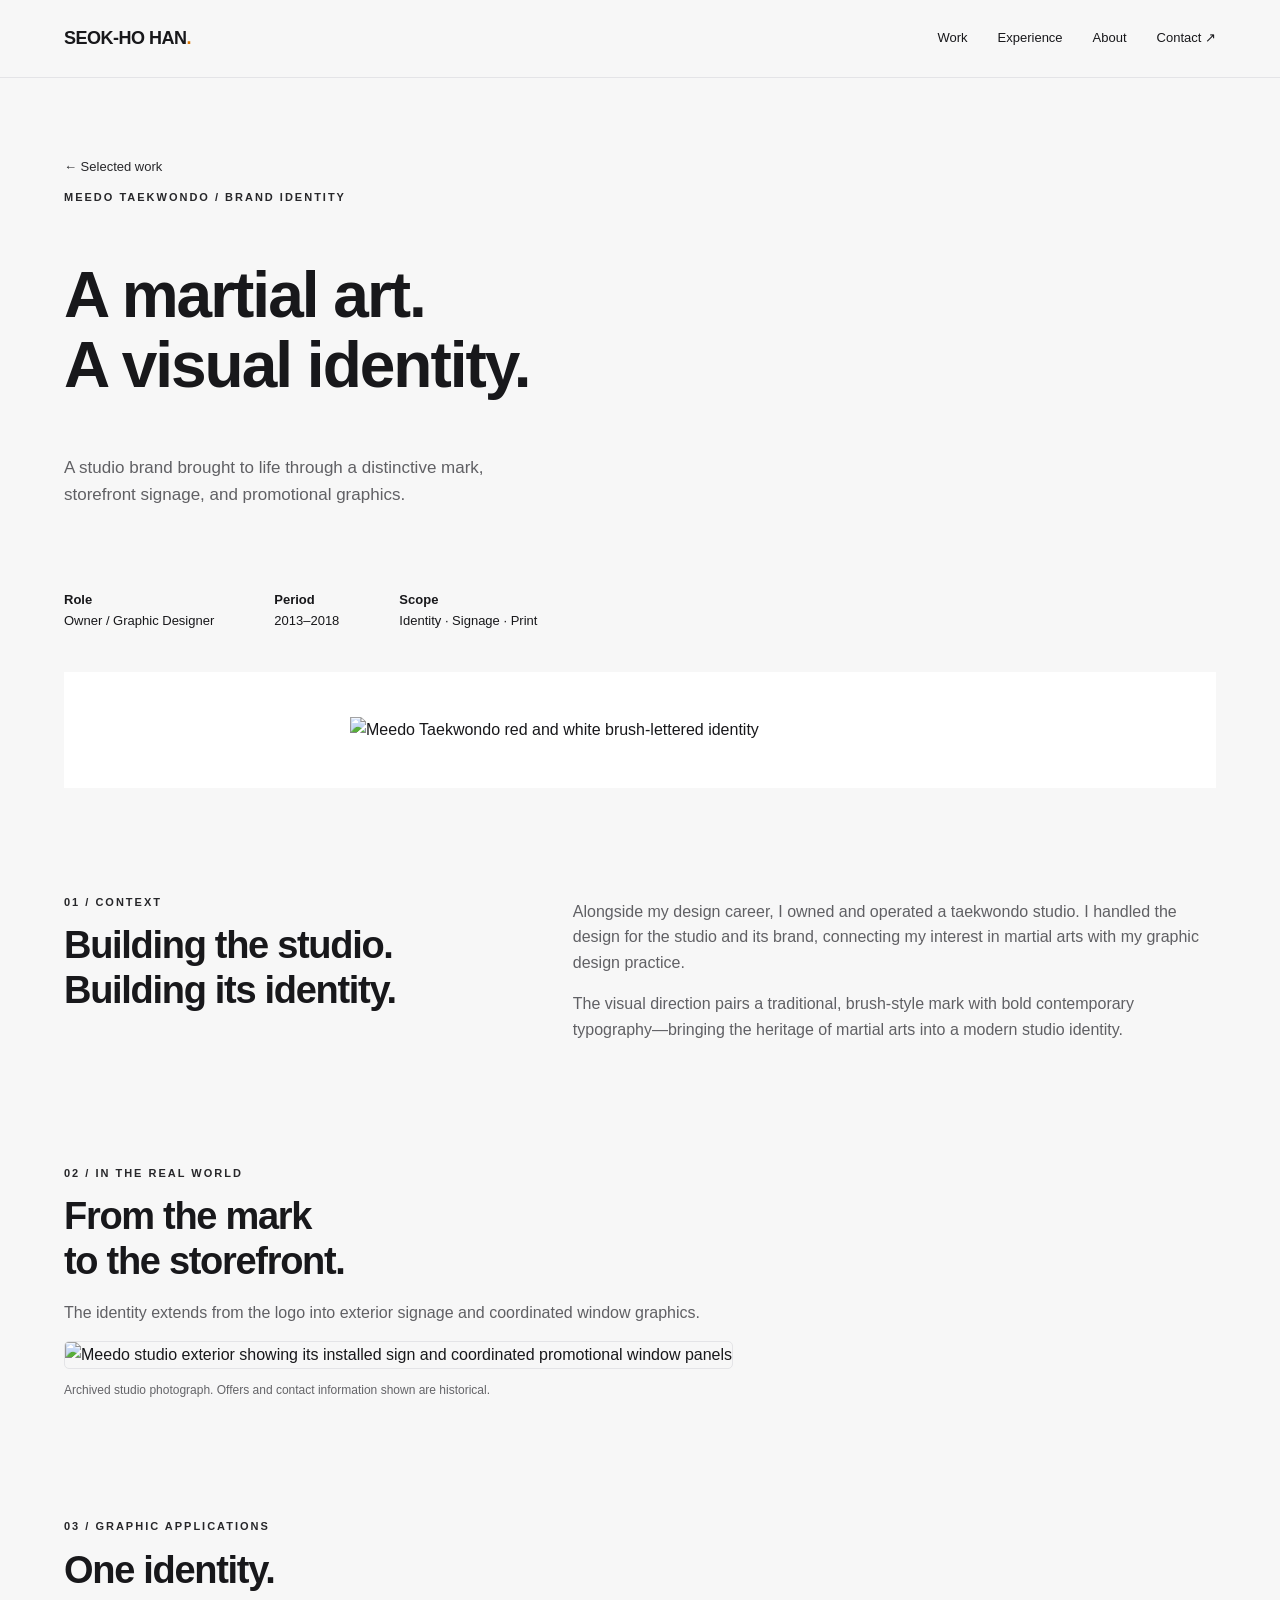
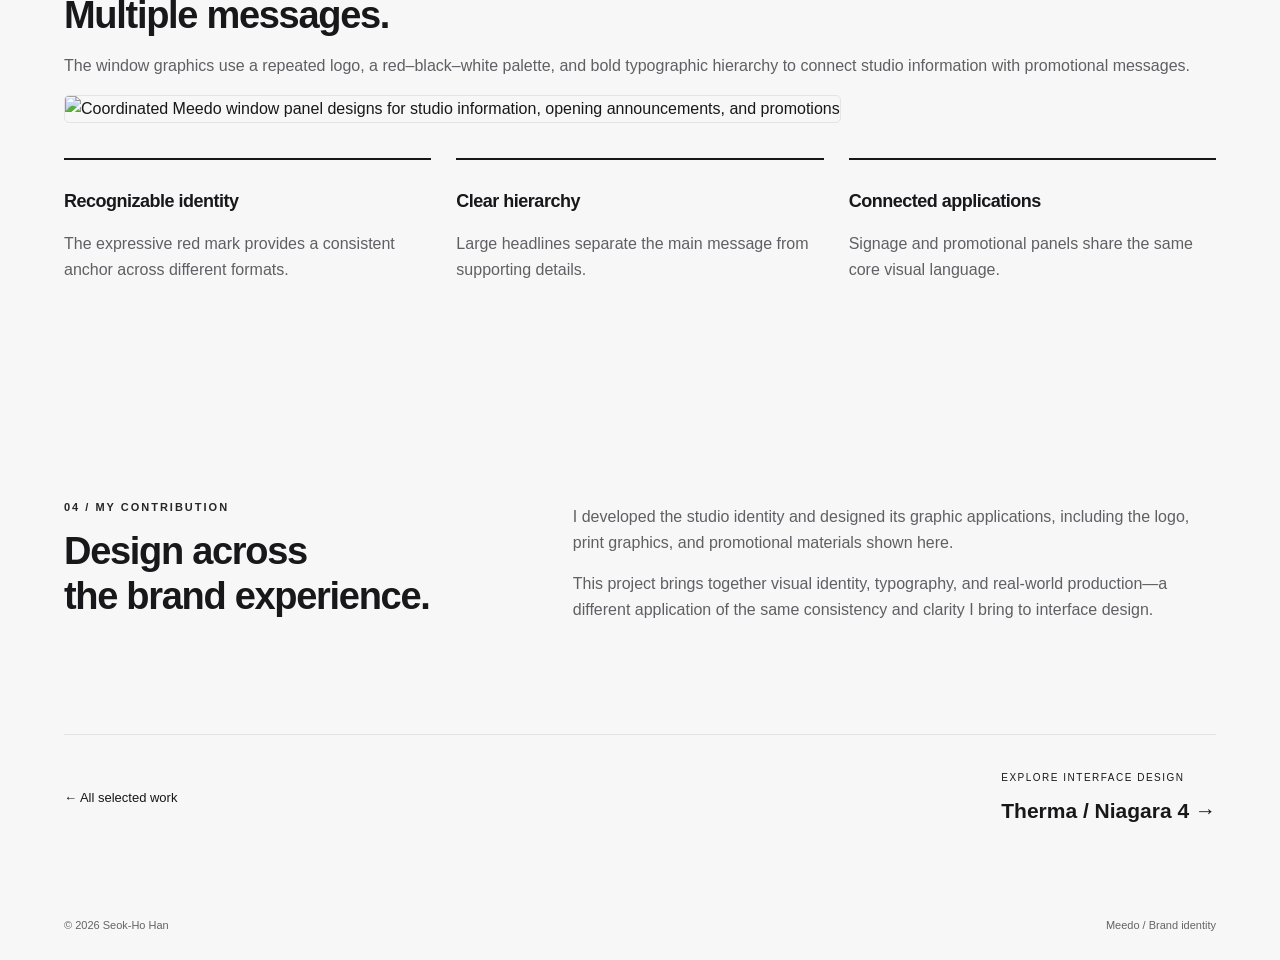
==== meedo.html @ e54b771f "Add portfolio website pages" ====
<!doctype html><html lang="en"><head><meta charset="utf-8"><meta name="viewport" content="width=device-width,initial-scale=1"><title>Meedo — Brand Design by Seok-Ho Han</title><meta name="description" content="A taekwondo studio identity spanning logo design, signage, and promotional graphics."><link rel="stylesheet" href="styles.css"></head><body><header><div class="nav"><a class="brand" href="index.html">SEOK-HO HAN<span>.</span></a><nav aria-label="Main navigation"><a href="index.html#work">Work</a><a href="index.html#experience">Experience</a><a href="index.html#about">About</a><a href="index.html#contact">Contact ↗</a></nav></div></header><main class="wrap">
<section class="case-title"><a class="back" href="index.html#work">← Selected work</a><p class="eyebrow">Meedo Taekwondo / Brand identity</p><h1>A martial art.<br>A visual identity.</h1><p class="intro">A studio brand brought to life through a distinctive mark, storefront signage, and promotional graphics.</p></section>
<div class="case-meta"><div><b>Role</b>Owner / Graphic Designer</div><div><b>Period</b>2013–2018</div><div><b>Scope</b>Identity · Signage · Print</div></div>
<figure class="brand-hero"><img src="assets/meedo-logo.png" alt="Meedo Taekwondo red and white brush-lettered identity"></figure>
<section class="section split"><div><p class="eyebrow">01 / Context</p><h2>Building the studio.<br>Building its identity.</h2></div><div><p>Alongside my design career, I owned and operated a taekwondo studio. I handled the design for the studio and its brand, connecting my interest in martial arts with my graphic design practice.</p><p>The visual direction pairs a traditional, brush-style mark with bold contemporary typography—bringing the heritage of martial arts into a modern studio identity.</p></div></section>
<section><p class="eyebrow">02 / In the real world</p><h2>From the mark<br>to the storefront.</h2><p>The identity extends from the logo into exterior signage and coordinated window graphics.</p><a class="screen-link" href="assets/meedo-storefront.jpg" target="_blank" rel="noopener"><img class="full-image" loading="lazy" src="assets/meedo-storefront.jpg" alt="Meedo studio exterior showing its installed sign and coordinated promotional window panels"></a><p class="note">Archived studio photograph. Offers and contact information shown are historical.</p></section>
<section class="section"><p class="eyebrow">03 / Graphic applications</p><h2>One identity.<br>Multiple messages.</h2><p>The window graphics use a repeated logo, a red–black–white palette, and bold typographic hierarchy to connect studio information with promotional messages.</p><a class="screen-link" href="assets/meedo-window.png" target="_blank" rel="noopener"><img class="full-image" loading="lazy" src="assets/meedo-window.png" alt="Coordinated Meedo window panel designs for studio information, opening announcements, and promotions"></a><div class="tools"><article><h3>Recognizable identity</h3><p>The expressive red mark provides a consistent anchor across different formats.</p></article><article><h3>Clear hierarchy</h3><p>Large headlines separate the main message from supporting details.</p></article><article><h3>Connected applications</h3><p>Signage and promotional panels share the same core visual language.</p></article></div></section>
<section class="section split"><div><p class="eyebrow">04 / My contribution</p><h2>Design across<br>the brand experience.</h2></div><div><p>I developed the studio identity and designed its graphic applications, including the logo, print graphics, and promotional materials shown here.</p><p>This project brings together visual identity, typography, and real-world production—a different application of the same consistency and clarity I bring to interface design.</p></div></section>
<nav class="project-next" aria-label="Project navigation"><a href="index.html#work">← All selected work</a><a href="therma.html"><small>EXPLORE INTERFACE DESIGN</small><strong>Therma / Niagara 4 →</strong></a></nav>
</main><footer><span>© 2026 Seok-Ho Han</span><span>Meedo / Brand identity</span></footer></body></html>
---- styles.css ----
*{box-sizing:border-box}html{scroll-behavior:smooth}body{margin:0;background:#f7f7f7;color:#18181b;font-family:Arial,Helvetica,sans-serif;line-height:1.6}a{color:inherit;text-decoration:none}a:focus-visible,button:focus-visible{outline:3px solid #27272a;outline-offset:6px}header{background:#f7f7f7f5;border-bottom:1px solid #e4e4e7;position:sticky;top:0;z-index:5}.nav{max-width:1320px;margin:auto;padding:24px 5%;display:flex;justify-content:space-between;align-items:center}.brand{font-weight:800;font-size:18px;letter-spacing:-.5px}.brand span{color:#27272a}nav{display:flex;gap:30px;font-size:13px}main{overflow:hidden}.wrap{max-width:1320px;margin:auto;padding:0 5%}.hero{min-height:700px;display:grid;grid-template-columns:1fr 1.12fr;align-items:center;gap:5%;padding-top:65px;padding-bottom:85px}.eyebrow{text-transform:uppercase;font-size:11px;letter-spacing:2px;color:#27272a;font-weight:700}.hero h1{font-size:clamp(45px,5vw,72px);line-height:1.06;letter-spacing:-3px;margin:22px 0}.hero h1 span{color:#27272a}.intro{max-width:440px;color:#606064;font-size:17px}.actions{display:flex;gap:25px;align-items:center;flex-wrap:wrap;margin-top:32px}.button{display:inline-block;background:#27272a;color:white;padding:13px 22px;font-size:13px;font-weight:700;border-radius:4px}.textlink{font-size:13px;font-weight:700;border-bottom:1px solid #aaaab0;padding-bottom:3px}.hero-art{background:#eeeeef;padding:34px 24px 20px;border-radius:8px;transform:none;position:relative}.hero-art img{width:100%;display:block;box-shadow:0 20px 50px #18181b18}.artifact-label{display:flex;justify-content:space-between;font-size:10px;letter-spacing:1px;text-transform:uppercase;margin-top:20px}.strip{border-top:1px solid #e4e4e7;border-bottom:1px solid #e4e4e7;padding:22px 0;display:flex;justify-content:space-between;gap:20px;color:#646468;font-size:11px;letter-spacing:1.3px;text-transform:uppercase}.section{padding-top:95px;padding-bottom:95px;scroll-margin-top:80px}.section-head{display:flex;justify-content:space-between;align-items:end;margin-bottom:35px;gap:24px}h2{font-size:38px;line-height:1.18;letter-spacing:-1.3px;margin:12px 0}h3{font-size:23px;line-height:1.3;letter-spacing:-.5px}p{color:#606064}.work{display:grid;grid-template-columns:1.2fr 1fr;gap:40px;align-items:center;background:white;border:1px solid #e4e4e7;border-radius:7px;overflow:hidden}.work-image{padding:36px 0 36px 30px;background:#eeeeef}.work-image img{width:100%;display:block}.work-copy{padding:25px 35px 25px 0}.tags{display:flex;gap:8px;flex-wrap:wrap;margin:20px 0}.tags span{font-size:11px;border:1px solid #e4e4e7;border-radius:30px;padding:5px 12px}.split{display:grid;grid-template-columns:.8fr 1.2fr;gap:80px}.timeline article{padding:0 0 30px;margin-bottom:30px;border-bottom:1px solid #e4e4e7}.date{font-size:12px;color:#27272a}.timeline h3{margin:7px 0}.timeline p{margin:6px 0}.tools{display:grid;grid-template-columns:repeat(3,1fr);gap:25px;margin-top:35px}.tools article{border-top:2px solid #18181b;padding-top:12px}.tools h3{font-size:18px}.about{display:grid;grid-template-columns:170px 1fr;gap:45px;align-items:center}.portrait{width:170px;height:200px;object-fit:cover;border-radius:5px}.contact{background:#18181b;color:#fff;padding:70px 0}.contact p{color:#c5c5c8}.contact h2{font-size:45px}.contact .wrap{display:flex;justify-content:space-between;align-items:center;gap:30px}footer{padding:25px 5%;font-size:11px;color:#646468;max-width:1320px;margin:auto;display:flex;justify-content:space-between}.case-title{padding:75px 0 45px;max-width:900px}.case-title h1{font-size:clamp(38px,5vw,65px);line-height:1.1;letter-spacing:-2px}.case-meta{display:flex;gap:60px;padding:20px 0 40px;font-size:13px}.case-meta b{display:block;color:#18181b}.full-image{width:100%;border:1px solid #e4e4e7;border-radius:5px}.comparison{display:grid;grid-template-columns:1fr 1fr;gap:24px}.comparison figure{margin:0}.comparison img{width:100%;display:block;border:1px solid #e4e4e7}.comparison figcaption{font-size:13px;padding:14px 0;color:#606064}.note{font-size:12px;color:#646468}.back{font-size:13px;color:#27272a}.screen-link{display:block}.screen-link:hover img{outline:2px solid #27272a}.section.tint{background:#efeff0}details{padding:15px 0;border-top:1px solid #e4e4e7}summary{cursor:pointer;font-weight:700} @media(max-width:760px){.nav{padding:18px 6%}nav{gap:15px;font-size:11px}nav a:nth-child(3){display:none}.hero{grid-template-columns:1fr;min-height:auto;gap:45px;padding-top:45px;padding-bottom:45px}.hero h1{letter-spacing:-2px}.hero-art{transform:none}.strip{flex-wrap:wrap;justify-content:flex-start}.section{padding-top:60px;padding-bottom:60px}.split,.work,.comparison{grid-template-columns:1fr;gap:25px}.work-image{padding:20px}.work-copy{padding:0 25px 25px}.tools{grid-template-columns:1fr}.about{grid-template-columns:1fr;gap:20px}.contact .wrap{display:block}.contact h2{font-size:36px}.case-meta{gap:25px;flex-wrap:wrap}.section-head{display:block}h2{font-size:32px}footer{gap:20px}.hero-art{padding:20px 15px}}
.redaction-pending { min-height: 270px; background: #e4e4e7; padding: 36px; display: flex; flex-direction: column; justify-content: center; border: 1px dashed #8090a0; }
.brand span{color:#d97706}.textlink:hover,.back:hover,nav a:hover{color:#965000}.button:hover{background:#3f3f46}.contact .button{background:#f7f7f7;color:#18181b}.section-head .eyebrow::before{content:'';display:inline-block;width:7px;height:7px;background:#d97706;margin-right:9px}.contact .eyebrow{color:#d4d4d8}
.work-category{font-size:16px;margin:38px 0 18px}.brand-thumbnail{padding:32px;background:#fff}.brand-thumbnail img{max-height:300px;object-fit:contain}.brand-hero{margin:0;background:#fff;padding:45px;display:flex;justify-content:center}.brand-hero img{width:100%;max-width:580px;object-fit:contain}.project-next{display:flex;justify-content:space-between;align-items:center;gap:24px;border-top:1px solid #e4e4e7;padding:35px 0 65px}.project-next small{display:block;font-size:10px;letter-spacing:1.5px;margin-bottom:8px}.project-next strong{font-size:21px}.project-next a:hover{color:#965000}@media(max-width:760px){.brand-hero{padding:20px}.project-next{align-items:start;flex-direction:column}}
.editorial-gallery{display:grid;grid-template-columns:repeat(2,minmax(0,1fr));gap:28px}.gallery-item{margin:0}.gallery-item img{display:block;width:100%;height:auto}.gallery-item figcaption{font-size:12px;color:#606064;padding:12px 0}.split>.gallery-item img{max-height:650px;object-fit:contain}.additional-work{margin-top:28px}@media(max-width:760px){.editorial-gallery{grid-template-columns:1fr}}
.comparison-section{max-width:960px;margin:auto;scroll-margin-top:100px}.compare-row{padding:22px 0;border-bottom:1px solid #e4e4e7}.compare-row h3{font-size:18px;margin:0 0 8px}.compare-row .comparison{gap:20px;grid-template-columns:repeat(2,minmax(0,1fr))}.compare-row .comparison img{height:auto;aspect-ratio:1.88;object-fit:contain;background:white}.compare-row figcaption{font-size:11px;padding:8px 0}.compare-row figcaption b{letter-spacing:1px;margin-right:6px}.compare-row a{display:block}.compare-row a:hover{outline:2px solid #965000}.more-comparisons{margin-top:24px;border-bottom:1px solid #e4e4e7}.more-comparisons summary{padding:12px 0}.more-comparisons summary span{float:right}.more-comparisons[open] summary span{transform:rotate(45deg)}summary:focus-visible{outline:3px solid #27272a;outline-offset:4px}@media(max-width:500px){.compare-row .comparison{gap:8px}.compare-row figcaption{font-size:10px}.compare-row h3{font-size:16px}}
.compact-gallery-section{padding-top:65px;padding-bottom:20px}.compact-gallery{display:grid;grid-template-columns:repeat(5,minmax(0,1fr));gap:14px;margin-top:22px}.gallery-thumb{display:block;min-width:0;background:#fff;border:1px solid #e4e4e7;border-radius:4px;padding:8px;transition:transform .18s,box-shadow .18s}.gallery-thumb img{display:block;width:100%;height:112px;object-fit:contain;background:#f4f4f4}.gallery-thumb span{display:block;font-size:10px;padding-top:8px;color:#606064}.gallery-thumb small{float:right}.gallery-thumb:focus-visible{outline:3px solid #965000;outline-offset:3px}@media(hover:hover){.gallery-thumb:hover{transform:scale(1.06);box-shadow:0 8px 25px #0002;position:relative;z-index:2}}#image-viewer{width:94vw;max-width:1600px;max-height:94vh;padding:16px;border:0;border-radius:8px;background:#f7f7f7;color:#18181b}#image-viewer::backdrop{background:#101014dd}.viewer-bar,.viewer-controls{display:flex;align-items:center;justify-content:space-between;gap:12px}.viewer-bar p{margin:0;font-size:13px}#viewer-image{display:block;width:100%;height:74vh;object-fit:contain;background:#ededed;margin:12px 0}.viewer-controls button,.viewer-bar button{font:inherit;font-size:13px;border:1px solid #ccc;border-radius:4px;background:white;padding:10px 14px;cursor:pointer}.viewer-controls a{font-size:12px;text-decoration:underline}@media(max-width:900px){.compact-gallery{grid-template-columns:repeat(4,minmax(0,1fr))}}@media(max-width:600px){.compact-gallery{grid-template-columns:repeat(2,minmax(0,1fr));gap:10px}.gallery-thumb img{height:100px}#viewer-image{height:65vh}.viewer-controls button{padding:10px;font-size:12px}.viewer-bar p{font-size:11px}}@media(prefers-reduced-motion:reduce){.gallery-thumb{transition:none}}
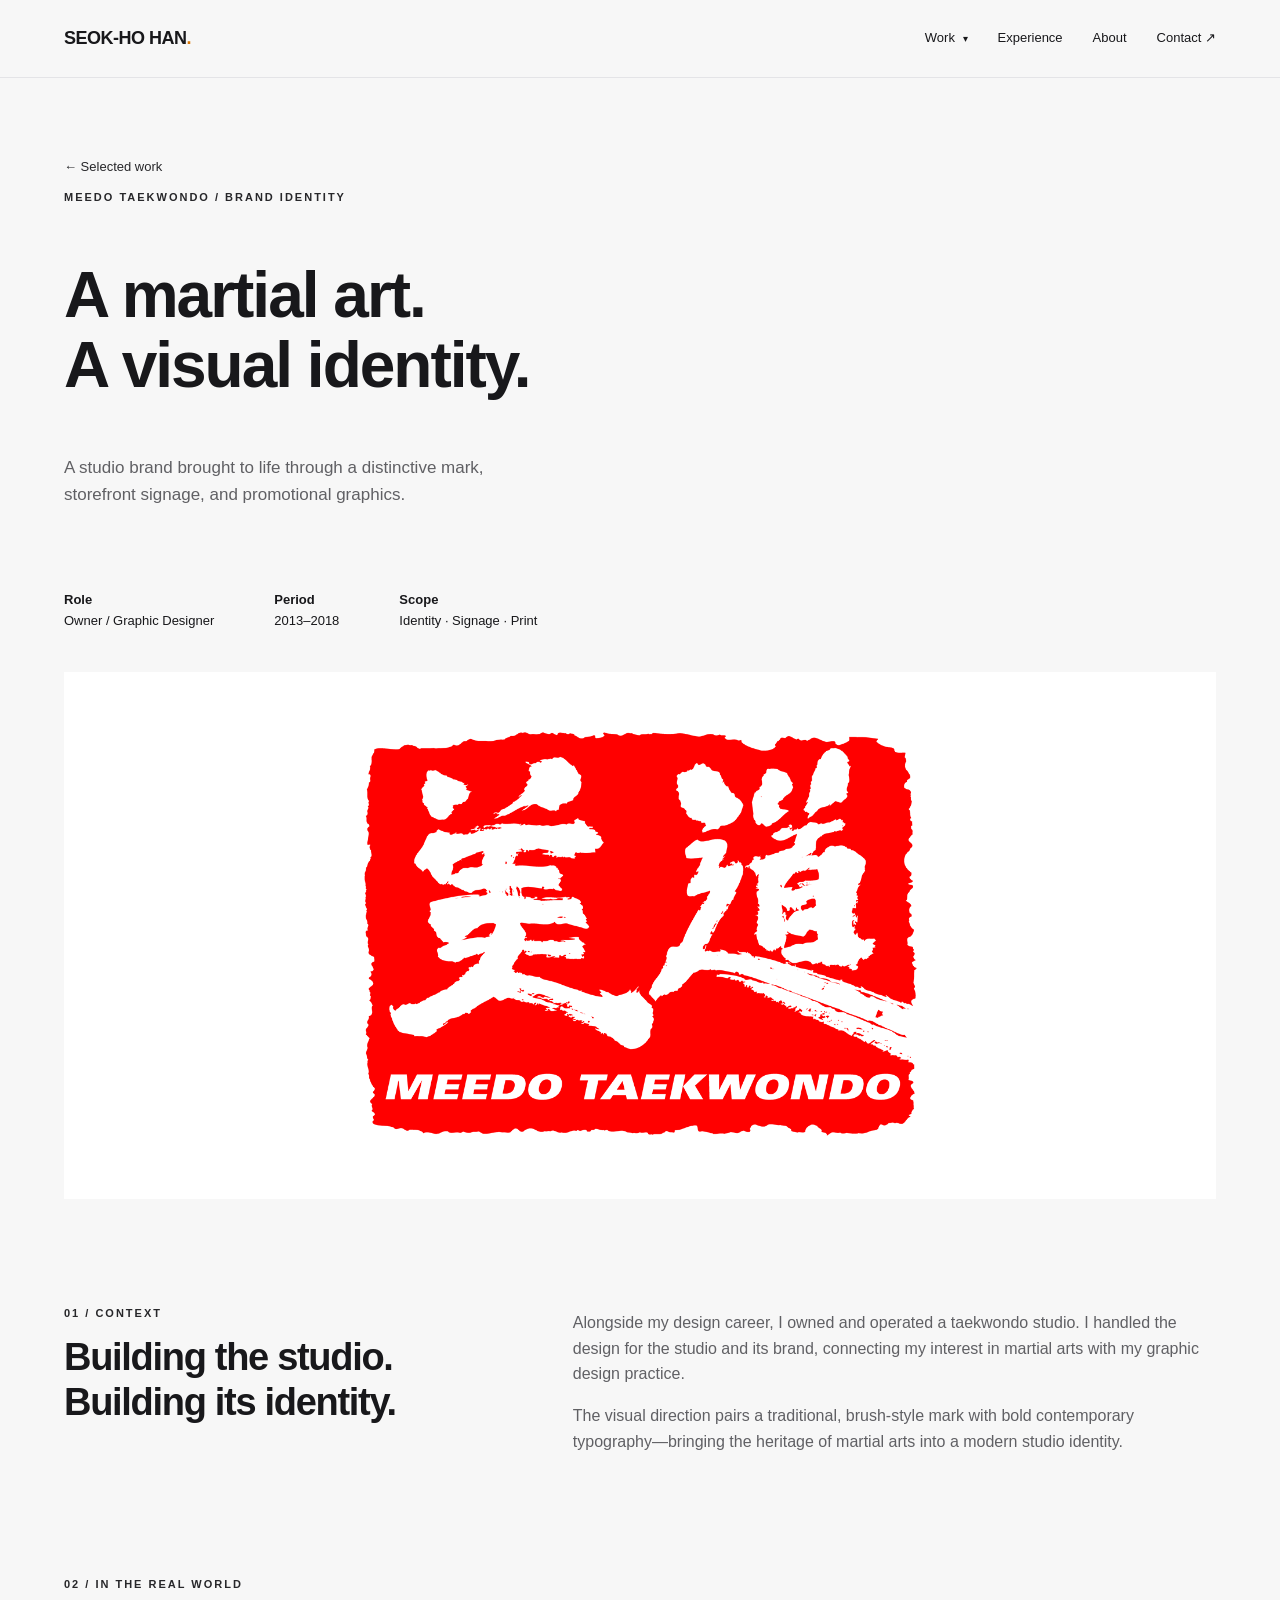
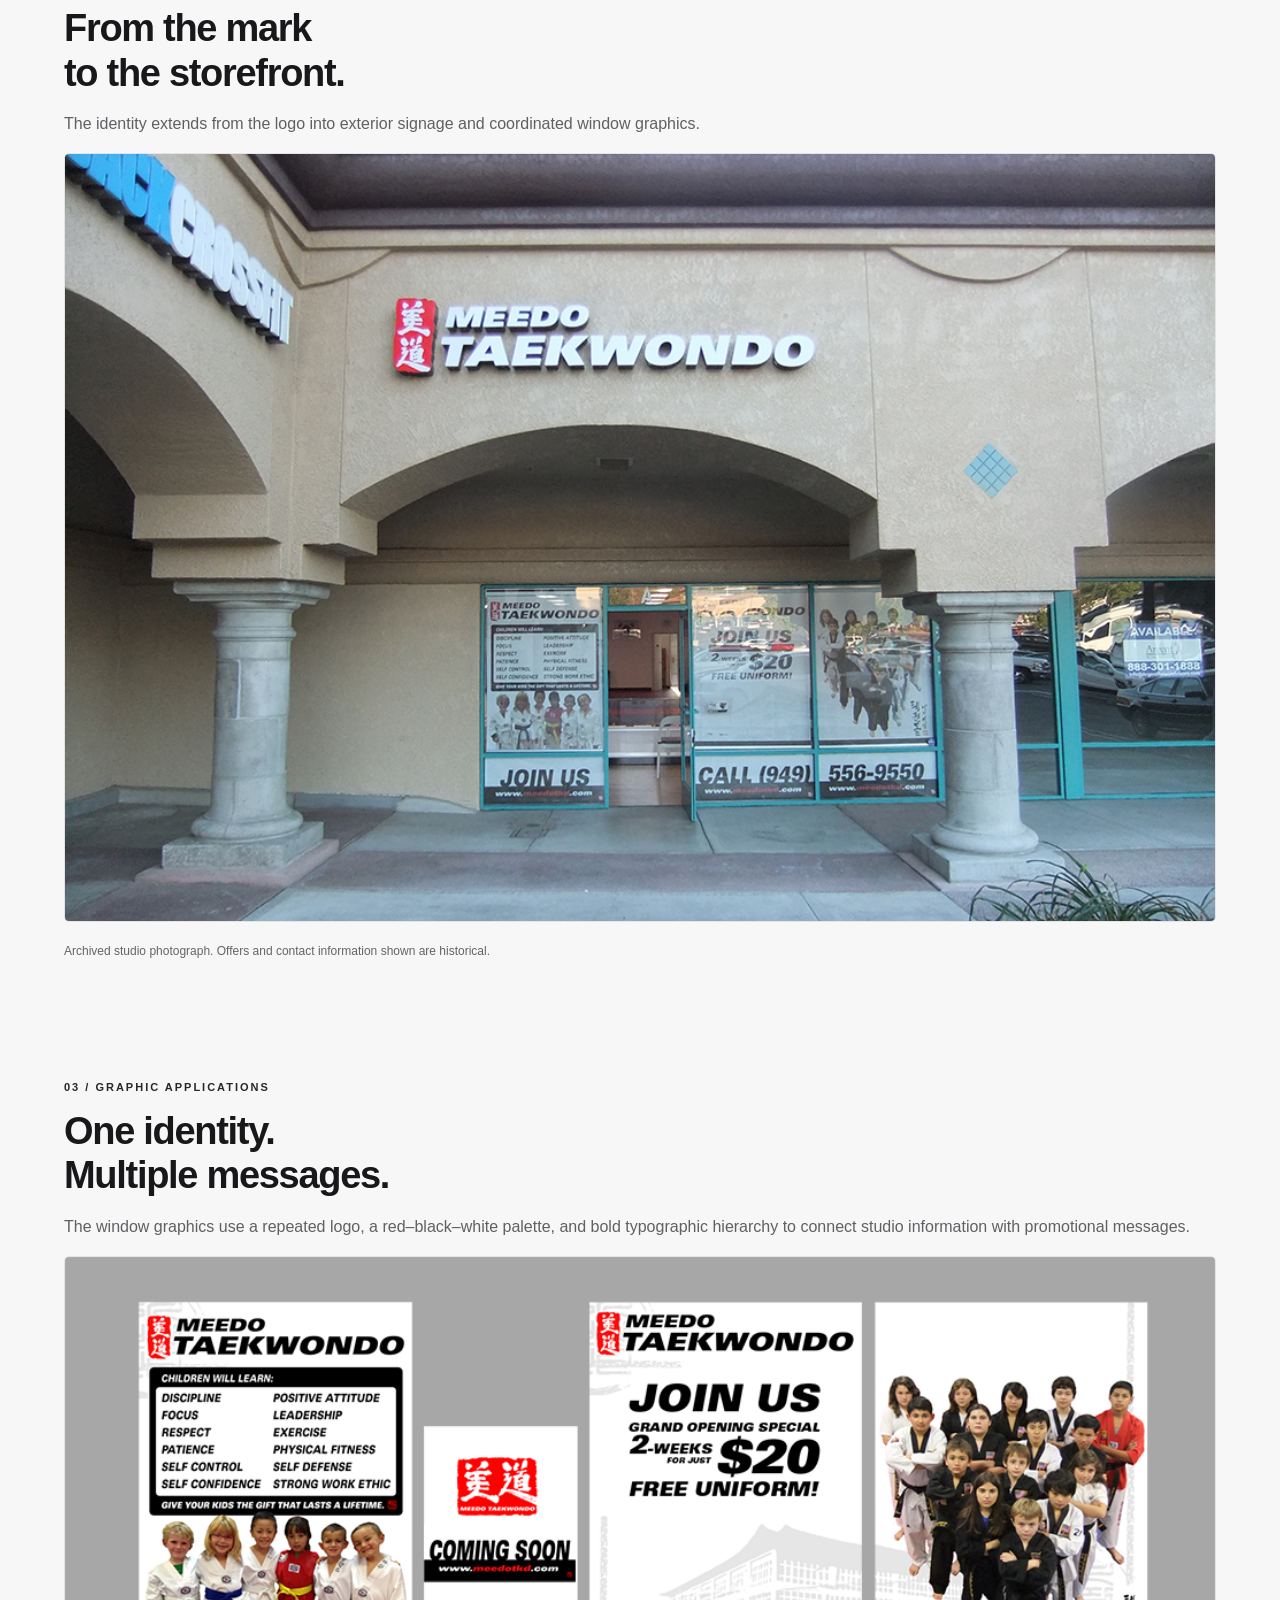
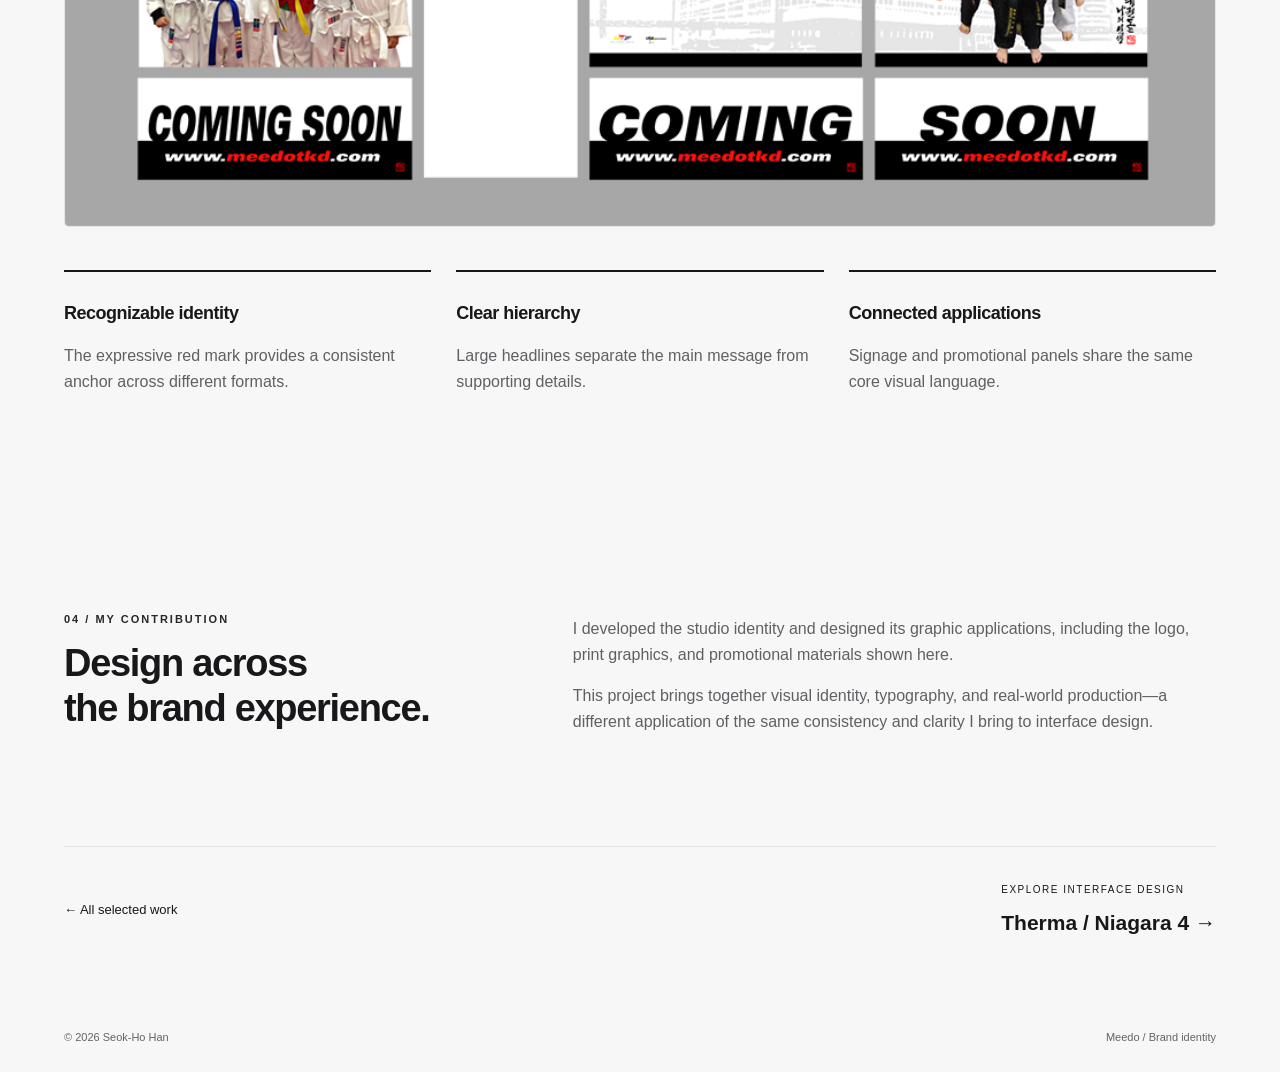
==== commit 3d1023e6: "adding Sub menu" ====
--- a/meedo.html
+++ b/meedo.html
@@ -1,4 +1,4 @@
-<!doctype html><html lang="en"><head><meta charset="utf-8"><meta name="viewport" content="width=device-width,initial-scale=1"><title>Meedo — Brand Design by Seok-Ho Han</title><meta name="description" content="A taekwondo studio identity spanning logo design, signage, and promotional graphics."><link rel="stylesheet" href="styles.css"></head><body><header><div class="nav"><a class="brand" href="index.html">SEOK-HO HAN<span>.</span></a><nav aria-label="Main navigation"><a href="index.html#work">Work</a><a href="index.html#experience">Experience</a><a href="index.html#about">About</a><a href="index.html#contact">Contact ↗</a></nav></div></header><main class="wrap">
+<!doctype html><html lang="en"><head><meta charset="utf-8"><meta name="viewport" content="width=device-width,initial-scale=1"><title>Meedo — Brand Design by Seok-Ho Han</title><meta name="description" content="A taekwondo studio identity spanning logo design, signage, and promotional graphics."><link rel="stylesheet" href="styles.css"></head><body><header><div class="nav"><a class="brand" href="index.html">SEOK-HO HAN<span>.</span></a><nav aria-label="Main navigation"><details class="work-menu"><summary>Work <span aria-hidden="true">▾</span></summary><div class="work-dropdown"><a href="index.html#work">View all work</a><p>BAS / Interface Design</p><a href="therma.html">Therma</a><a href="siemens.html">Siemens</a><p>Graphic / Visual Design</p><a href="meedo.html">Meedo</a><a href="telemundo.html">Telemundo</a><a href="zen.html">ZEN</a><a class="work-sketch" href="sketch.html">Sketchbook</a></div></details><a href="index.html#experience">Experience</a><a href="index.html#about">About</a><a href="index.html#contact">Contact ↗</a></nav></div></header><main class="wrap">
 <section class="case-title"><a class="back" href="index.html#work">← Selected work</a><p class="eyebrow">Meedo Taekwondo / Brand identity</p><h1>A martial art.<br>A visual identity.</h1><p class="intro">A studio brand brought to life through a distinctive mark, storefront signage, and promotional graphics.</p></section>
 <div class="case-meta"><div><b>Role</b>Owner / Graphic Designer</div><div><b>Period</b>2013–2018</div><div><b>Scope</b>Identity · Signage · Print</div></div>
 <figure class="brand-hero"><img src="assets/meedo-logo.png" alt="Meedo Taekwondo red and white brush-lettered identity"></figure>
@@ -7,4 +7,5 @@
 <section class="section"><p class="eyebrow">03 / Graphic applications</p><h2>One identity.<br>Multiple messages.</h2><p>The window graphics use a repeated logo, a red–black–white palette, and bold typographic hierarchy to connect studio information with promotional messages.</p><a class="screen-link" href="assets/meedo-window.png" target="_blank" rel="noopener"><img class="full-image" loading="lazy" src="assets/meedo-window.png" alt="Coordinated Meedo window panel designs for studio information, opening announcements, and promotions"></a><div class="tools"><article><h3>Recognizable identity</h3><p>The expressive red mark provides a consistent anchor across different formats.</p></article><article><h3>Clear hierarchy</h3><p>Large headlines separate the main message from supporting details.</p></article><article><h3>Connected applications</h3><p>Signage and promotional panels share the same core visual language.</p></article></div></section>
 <section class="section split"><div><p class="eyebrow">04 / My contribution</p><h2>Design across<br>the brand experience.</h2></div><div><p>I developed the studio identity and designed its graphic applications, including the logo, print graphics, and promotional materials shown here.</p><p>This project brings together visual identity, typography, and real-world production—a different application of the same consistency and clarity I bring to interface design.</p></div></section>
 <nav class="project-next" aria-label="Project navigation"><a href="index.html#work">← All selected work</a><a href="therma.html"><small>EXPLORE INTERFACE DESIGN</small><strong>Therma / Niagara 4 →</strong></a></nav>
-</main><footer><span>© 2026 Seok-Ho Han</span><span>Meedo / Brand identity</span></footer></body></html>
+</main><footer><span>© 2026 Seok-Ho Han</span><span>Meedo / Brand identity</span></footer><script src="navigation.js" defer></script></body></html>
+
--- a/styles.css
+++ b/styles.css
@@ -5,3 +5,25 @@
 .editorial-gallery{display:grid;grid-template-columns:repeat(2,minmax(0,1fr));gap:28px}.gallery-item{margin:0}.gallery-item img{display:block;width:100%;height:auto}.gallery-item figcaption{font-size:12px;color:#606064;padding:12px 0}.split>.gallery-item img{max-height:650px;object-fit:contain}.additional-work{margin-top:28px}@media(max-width:760px){.editorial-gallery{grid-template-columns:1fr}}
 .comparison-section{max-width:960px;margin:auto;scroll-margin-top:100px}.compare-row{padding:22px 0;border-bottom:1px solid #e4e4e7}.compare-row h3{font-size:18px;margin:0 0 8px}.compare-row .comparison{gap:20px;grid-template-columns:repeat(2,minmax(0,1fr))}.compare-row .comparison img{height:auto;aspect-ratio:1.88;object-fit:contain;background:white}.compare-row figcaption{font-size:11px;padding:8px 0}.compare-row figcaption b{letter-spacing:1px;margin-right:6px}.compare-row a{display:block}.compare-row a:hover{outline:2px solid #965000}.more-comparisons{margin-top:24px;border-bottom:1px solid #e4e4e7}.more-comparisons summary{padding:12px 0}.more-comparisons summary span{float:right}.more-comparisons[open] summary span{transform:rotate(45deg)}summary:focus-visible{outline:3px solid #27272a;outline-offset:4px}@media(max-width:500px){.compare-row .comparison{gap:8px}.compare-row figcaption{font-size:10px}.compare-row h3{font-size:16px}}
 .compact-gallery-section{padding-top:65px;padding-bottom:20px}.compact-gallery{display:grid;grid-template-columns:repeat(5,minmax(0,1fr));gap:14px;margin-top:22px}.gallery-thumb{display:block;min-width:0;background:#fff;border:1px solid #e4e4e7;border-radius:4px;padding:8px;transition:transform .18s,box-shadow .18s}.gallery-thumb img{display:block;width:100%;height:112px;object-fit:contain;background:#f4f4f4}.gallery-thumb span{display:block;font-size:10px;padding-top:8px;color:#606064}.gallery-thumb small{float:right}.gallery-thumb:focus-visible{outline:3px solid #965000;outline-offset:3px}@media(hover:hover){.gallery-thumb:hover{transform:scale(1.06);box-shadow:0 8px 25px #0002;position:relative;z-index:2}}#image-viewer{width:94vw;max-width:1600px;max-height:94vh;padding:16px;border:0;border-radius:8px;background:#f7f7f7;color:#18181b}#image-viewer::backdrop{background:#101014dd}.viewer-bar,.viewer-controls{display:flex;align-items:center;justify-content:space-between;gap:12px}.viewer-bar p{margin:0;font-size:13px}#viewer-image{display:block;width:100%;height:74vh;object-fit:contain;background:#ededed;margin:12px 0}.viewer-controls button,.viewer-bar button{font:inherit;font-size:13px;border:1px solid #ccc;border-radius:4px;background:white;padding:10px 14px;cursor:pointer}.viewer-controls a{font-size:12px;text-decoration:underline}@media(max-width:900px){.compact-gallery{grid-template-columns:repeat(4,minmax(0,1fr))}}@media(max-width:600px){.compact-gallery{grid-template-columns:repeat(2,minmax(0,1fr));gap:10px}.gallery-thumb img{height:100px}#viewer-image{height:65vh}.viewer-controls button{padding:10px;font-size:12px}.viewer-bar p{font-size:11px}}@media(prefers-reduced-motion:reduce){.gallery-thumb{transition:none}}
+
+/* Work navigation disclosure */
+nav[aria-label="Main navigation"]{align-items:center}
+.work-menu{position:relative;padding:0;border:0}
+.work-menu summary{list-style:none;cursor:pointer;font-weight:inherit;white-space:nowrap}
+.work-menu summary::-webkit-details-marker{display:none}
+.work-menu summary span{display:inline-block;font-size:10px;margin-left:4px}
+.work-menu[open] summary{color:#965000}
+.work-menu[open] summary span{transform:rotate(180deg)}
+.work-menu summary:focus-visible{outline:3px solid #965000;outline-offset:6px}
+.work-dropdown{position:absolute;top:calc(100% + 18px);left:0;width:270px;padding:14px;background:#fff;border:1px solid #e4e4e7;border-radius:8px;box-shadow:0 16px 40px #18181b20;max-height:70vh;overflow:auto;z-index:20}
+.work-dropdown a{display:block!important;padding:8px 12px;border-radius:4px;font-size:14px;color:#18181b}
+.work-dropdown a:hover,.work-dropdown a:focus-visible{background:#f4f4f5;color:#965000}
+.work-dropdown a[aria-current="page"]{background:#f4f4f5;font-weight:700}
+.work-dropdown p{font-size:10px;font-weight:700;letter-spacing:.8px;text-transform:uppercase;margin:14px 12px 4px;color:#646468}
+.work-dropdown .work-sketch{border-top:1px solid #e4e4e7;margin-top:10px;padding-top:12px}
+@media(max-width:760px){
+.nav{flex-wrap:wrap;gap:16px}
+nav[aria-label="Main navigation"]{flex-wrap:wrap;gap:18px}
+.work-dropdown{width:min(270px,88vw)}
+}
+
